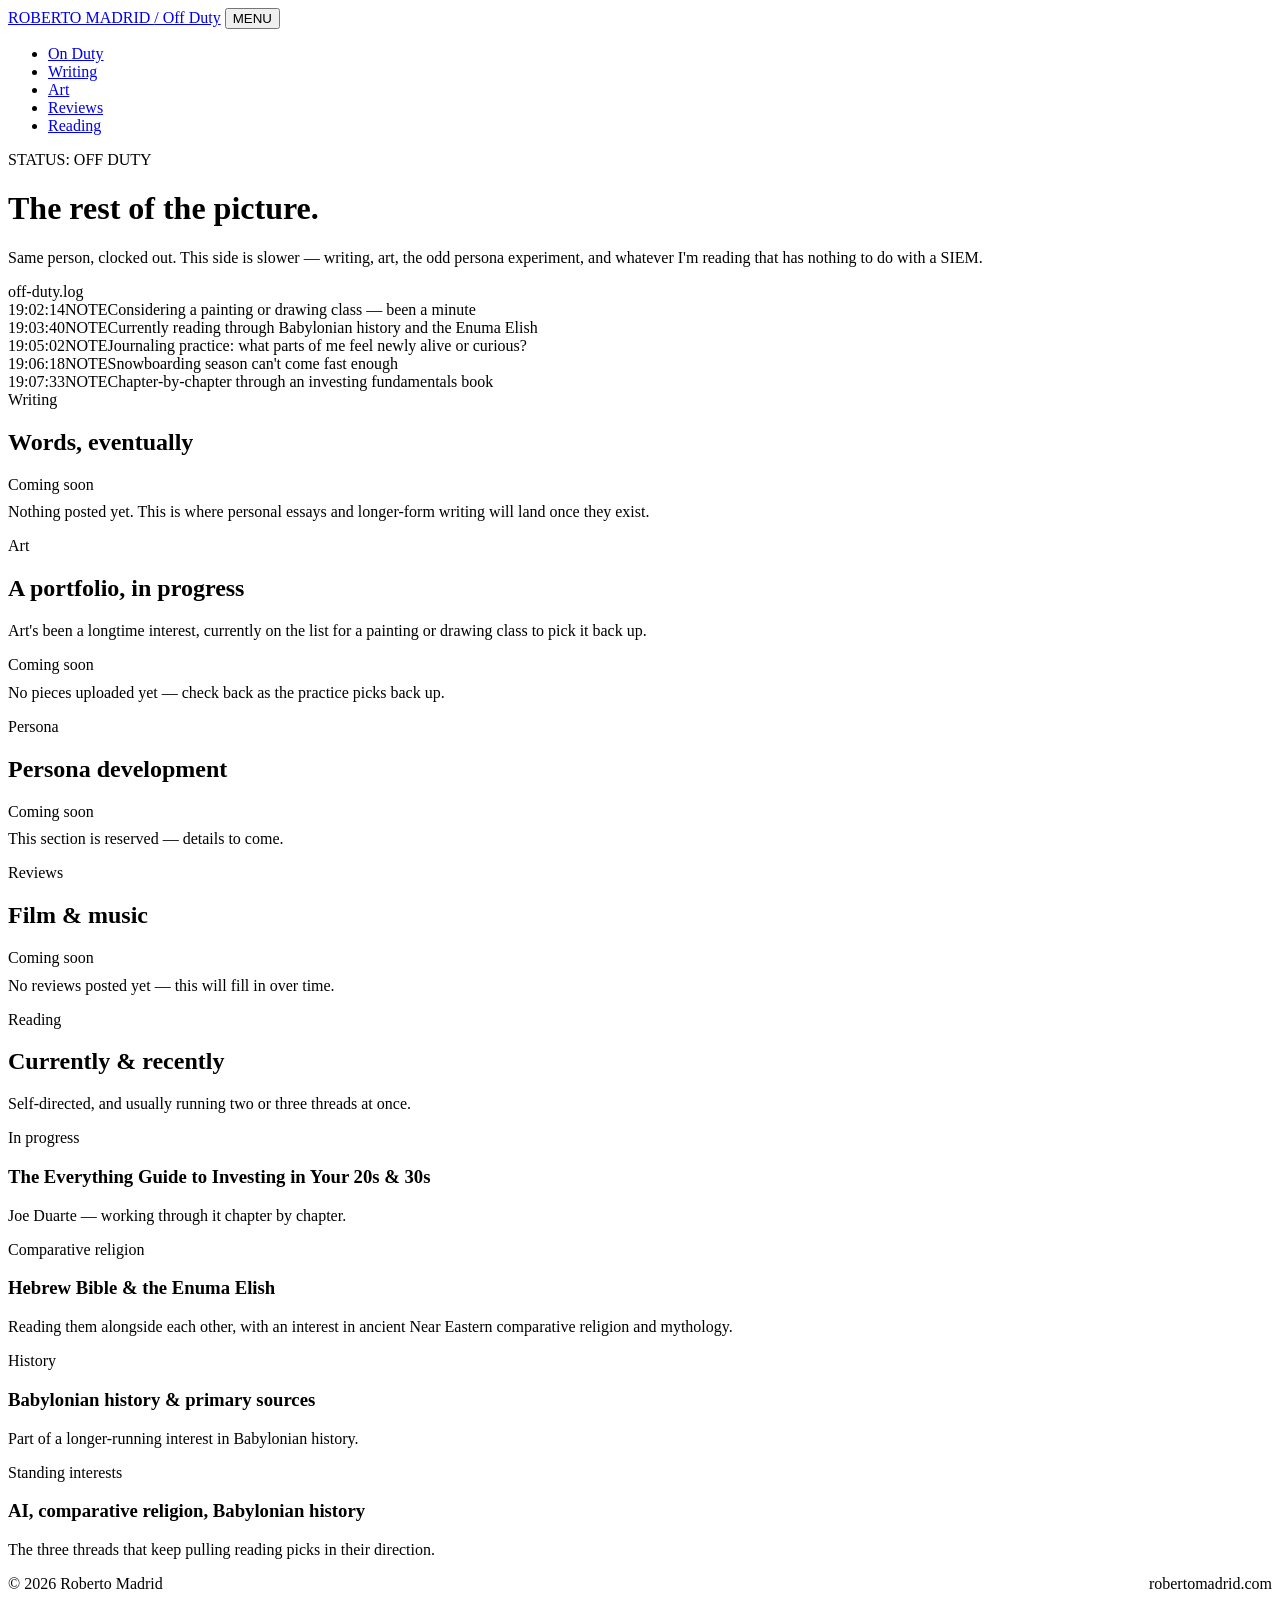
==== off-duty.html @ 177e5cfd "Add files via upload" ====
<!DOCTYPE html>
<html lang="en">
<head>
<meta charset="UTF-8">
<meta name="viewport" content="width=device-width, initial-scale=1.0">
<title>Off Duty — Roberto Madrid</title>
<meta name="description" content="The personal side of Roberto Madrid's site — writing, art, reviews, and reading, off the SOC clock.">
<link rel="preconnect" href="https://fonts.googleapis.com">
<link href="https://fonts.googleapis.com/css2?family=Space+Grotesk:wght@500;600;700&family=Inter:wght@400;500;600&family=IBM+Plex+Mono:wght@400;500&display=swap" rel="stylesheet">
<link rel="stylesheet" href="css/style.css">
</head>
<body class="off-duty">

<nav class="site-nav">
  <div class="wrap">
    <a href="index.html" class="brand">ROBERTO MADRID <span class="brand-dim">/ Off Duty</span></a>
    <button class="nav-toggle" aria-label="Toggle navigation">MENU</button>
    <ul class="nav-links">
      <li><a href="index.html">On Duty</a></li>
      <li><a href="#writing">Writing</a></li>
      <li><a href="#art">Art</a></li>
      <li><a href="#reviews">Reviews</a></li>
      <li><a href="#reading">Reading</a></li>
    </ul>
  </div>
</nav>

<header class="hero">
  <div class="wrap">
    <span class="eyebrow"><span class="dot"></span> STATUS: OFF DUTY</span>
    <h1>The <span class="accent-word">rest</span> of the picture.</h1>
    <p class="lede">
      Same person, clocked out. This side is slower &mdash; writing, art,
      the odd persona experiment, and whatever I'm reading that has nothing
      to do with a SIEM.
    </p>

    <div class="console">
      <div class="console-bar">
        <span>off-duty.log</span>
        <span class="console-dots"><span></span><span></span><span></span></span>
      </div>
      <div class="console-body">
        <div class="console-line"><span class="ts">19:02:14</span><span class="lvl">NOTE</span><span>Considering a painting or drawing class &mdash; been a minute</span></div>
        <div class="console-line"><span class="ts">19:03:40</span><span class="lvl">NOTE</span><span>Currently reading through Babylonian history and the Enuma Elish</span></div>
        <div class="console-line"><span class="ts">19:05:02</span><span class="lvl">NOTE</span><span>Journaling practice: what parts of me feel newly alive or curious?</span></div>
        <div class="console-line"><span class="ts">19:06:18</span><span class="lvl">NOTE</span><span>Snowboarding season can't come fast enough</span></div>
        <div class="console-line"><span class="ts">19:07:33</span><span class="lvl">NOTE</span><span>Chapter-by-chapter through an investing fundamentals book</span></div>
      </div>
    </div>
  </div>
</header>

<main>

  <section class="block" id="writing">
    <div class="wrap">
      <div class="block-head">
        <span class="eyebrow">Writing</span>
        <h2>Words, eventually</h2>
      </div>
      <div class="coming-soon">
        <span class="tag">Coming soon</span>
        <p style="margin-top:0.6em;">Nothing posted yet. This is where personal essays and longer-form writing will land once they exist.</p>
      </div>
    </div>
  </section>

  <section class="block" id="art">
    <div class="wrap">
      <div class="block-head">
        <span class="eyebrow">Art</span>
        <h2>A portfolio, in progress</h2>
        <p>Art's been a longtime interest, currently on the list for a painting or drawing class to pick it back up.</p>
      </div>
      <div class="coming-soon">
        <span class="tag">Coming soon</span>
        <p style="margin-top:0.6em;">No pieces uploaded yet &mdash; check back as the practice picks back up.</p>
      </div>
    </div>
  </section>

  <section class="block" id="persona">
    <div class="wrap">
      <div class="block-head">
        <span class="eyebrow">Persona</span>
        <h2>Persona development</h2>
      </div>
      <div class="coming-soon">
        <span class="tag">Coming soon</span>
        <p style="margin-top:0.6em;">This section is reserved &mdash; details to come.</p>
      </div>
    </div>
  </section>

  <section class="block" id="reviews">
    <div class="wrap">
      <div class="block-head">
        <span class="eyebrow">Reviews</span>
        <h2>Film &amp; music</h2>
      </div>
      <div class="coming-soon">
        <span class="tag">Coming soon</span>
        <p style="margin-top:0.6em;">No reviews posted yet &mdash; this will fill in over time.</p>
      </div>
    </div>
  </section>

  <section class="block" id="reading">
    <div class="wrap">
      <div class="block-head">
        <span class="eyebrow">Reading</span>
        <h2>Currently &amp; recently</h2>
        <p>Self-directed, and usually running two or three threads at once.</p>
      </div>
      <div class="grid">
        <div class="card">
          <span class="tag">In progress</span>
          <h3>The Everything Guide to Investing in Your 20s &amp; 30s</h3>
          <p>Joe Duarte &mdash; working through it chapter by chapter.</p>
        </div>
        <div class="card">
          <span class="tag">Comparative religion</span>
          <h3>Hebrew Bible &amp; the Enuma Elish</h3>
          <p>Reading them alongside each other, with an interest in ancient Near Eastern comparative religion and mythology.</p>
        </div>
        <div class="card">
          <span class="tag">History</span>
          <h3>Babylonian history &amp; primary sources</h3>
          <p>Part of a longer-running interest in Babylonian history.</p>
        </div>
        <div class="card">
          <span class="tag">Standing interests</span>
          <h3>AI, comparative religion, Babylonian history</h3>
          <p>The three threads that keep pulling reading picks in their direction.</p>
        </div>
      </div>
    </div>
  </section>

</main>

<footer>
  <div class="wrap" style="display:flex; justify-content:space-between; width:100%; flex-wrap:wrap; gap:1rem;">
    <span>© <span id="year"></span> Roberto Madrid</span>
    <span>robertomadrid.com</span>
  </div>
</footer>

<script src="js/script.js"></script>
<script>document.getElementById('year').textContent = new Date().getFullYear();</script>
</body>
</html>
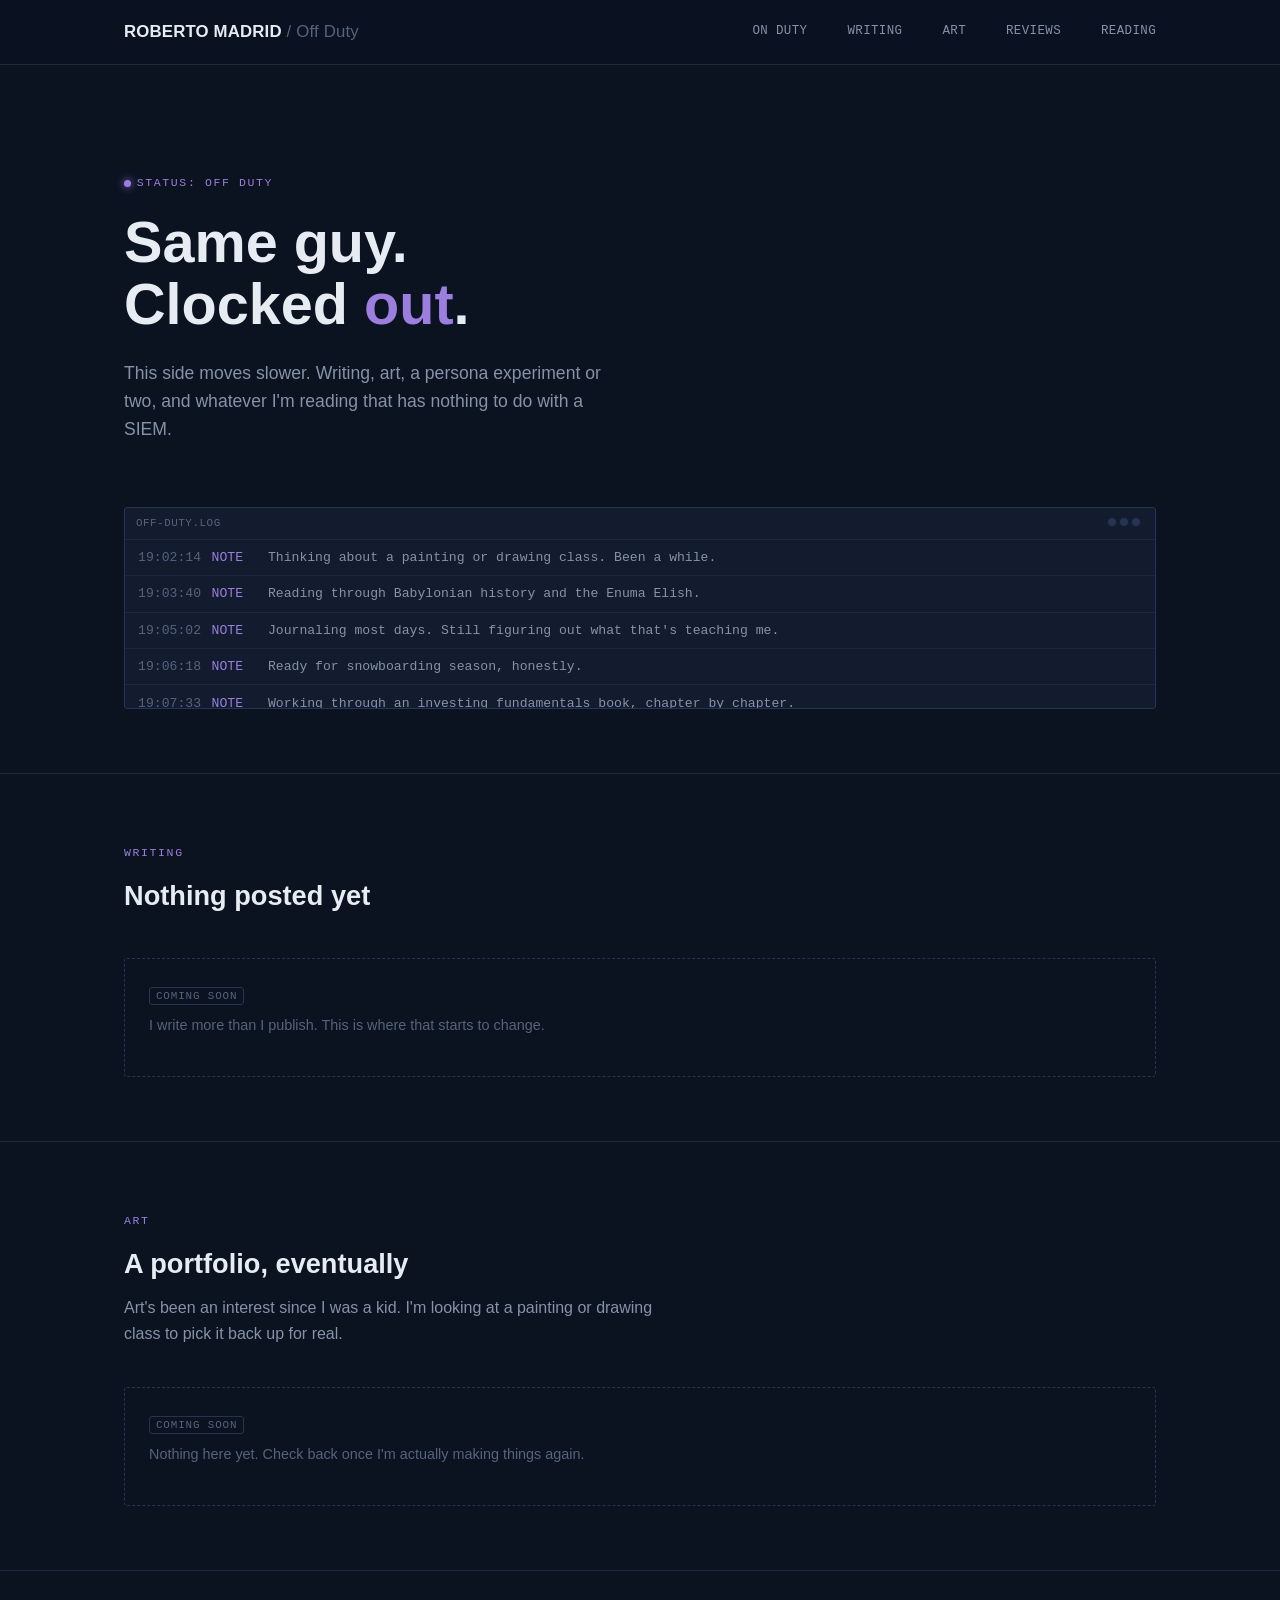
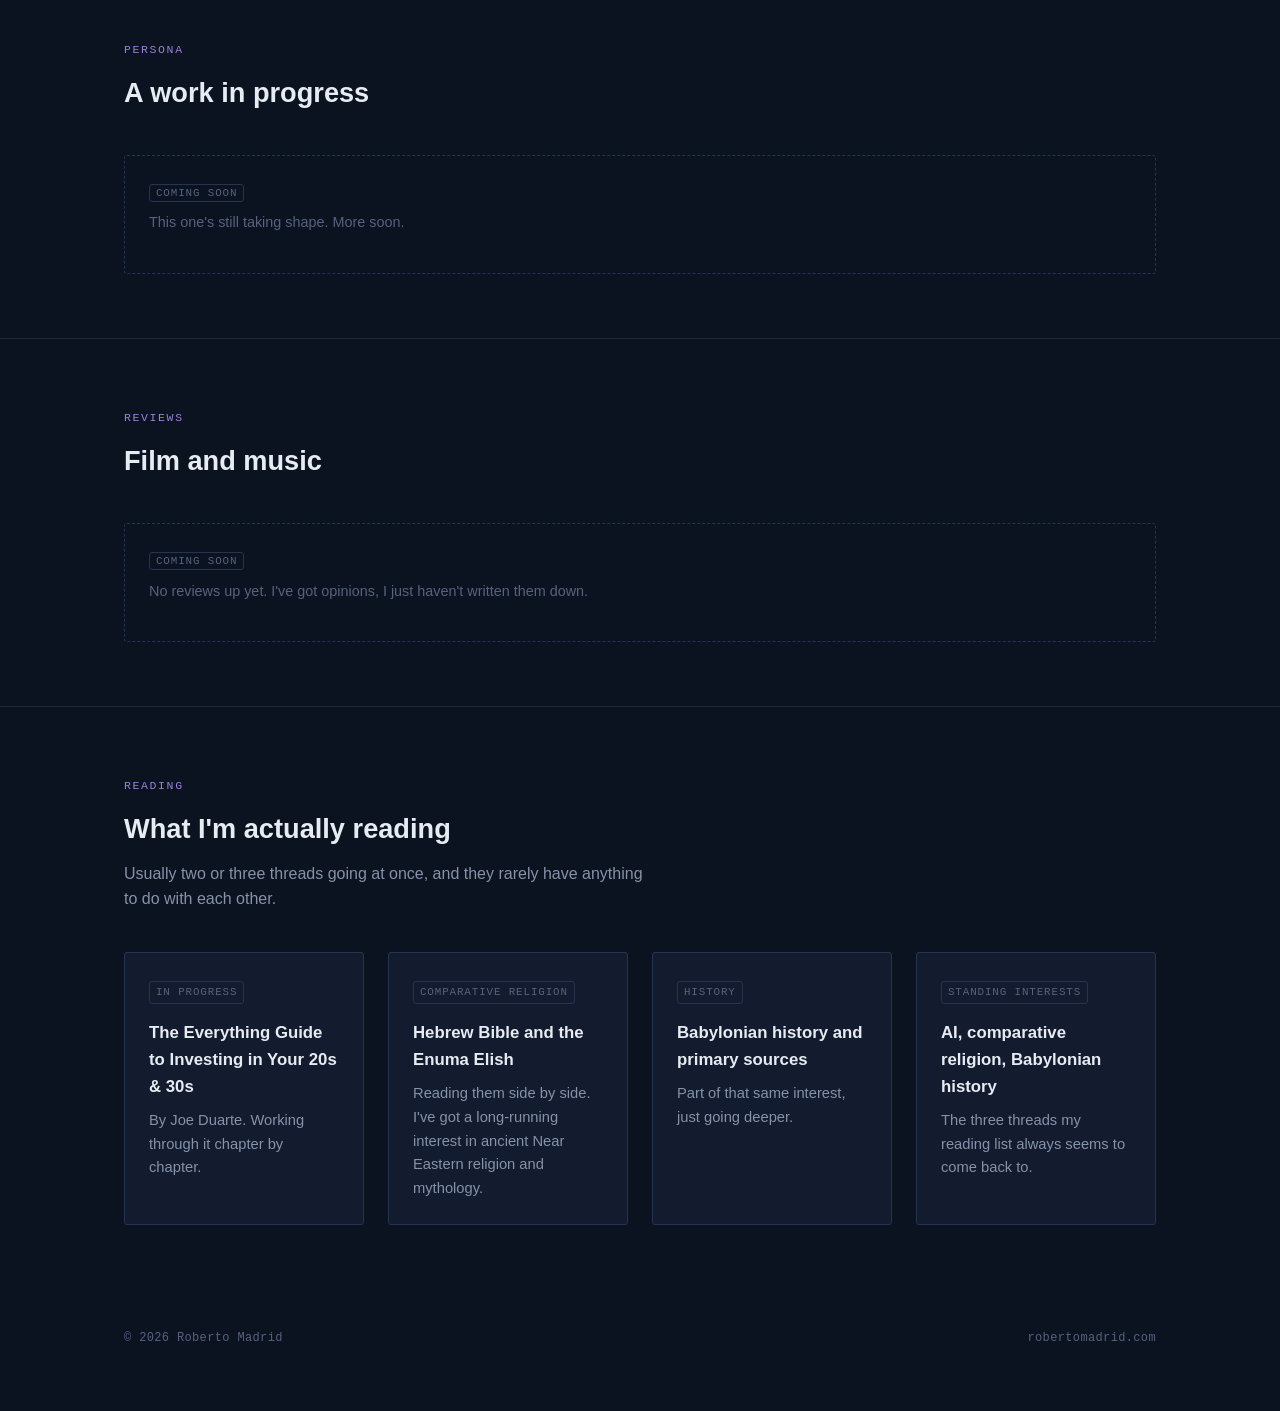
==== commit 3e22026c: "Add files via upload" ====
--- a/off-duty.html
+++ b/off-duty.html
@@ -3,8 +3,8 @@
 <head>
 <meta charset="UTF-8">
 <meta name="viewport" content="width=device-width, initial-scale=1.0">
-<title>Off Duty — Roberto Madrid</title>
-<meta name="description" content="The personal side of Roberto Madrid's site — writing, art, reviews, and reading, off the SOC clock.">
+<title>Off Duty: Roberto Madrid</title>
+<meta name="description" content="The personal side of Roberto Madrid's site. Writing, art, reviews, and reading, off the SOC clock.">
 <link rel="preconnect" href="https://fonts.googleapis.com">
 <link href="https://fonts.googleapis.com/css2?family=Space+Grotesk:wght@500;600;700&family=Inter:wght@400;500;600&family=IBM+Plex+Mono:wght@400;500&display=swap" rel="stylesheet">
 <link rel="stylesheet" href="css/style.css">
@@ -28,11 +28,10 @@
 <header class="hero">
   <div class="wrap">
     <span class="eyebrow"><span class="dot"></span> STATUS: OFF DUTY</span>
-    <h1>The <span class="accent-word">rest</span> of the picture.</h1>
+    <h1>Same guy. Clocked <span class="accent-word">out</span>.</h1>
     <p class="lede">
-      Same person, clocked out. This side is slower &mdash; writing, art,
-      the odd persona experiment, and whatever I'm reading that has nothing
-      to do with a SIEM.
+      This side moves slower. Writing, art, a persona experiment or two,
+      and whatever I'm reading that has nothing to do with a SIEM.
     </p>
 
     <div class="console">
@@ -41,11 +40,11 @@
         <span class="console-dots"><span></span><span></span><span></span></span>
       </div>
       <div class="console-body">
-        <div class="console-line"><span class="ts">19:02:14</span><span class="lvl">NOTE</span><span>Considering a painting or drawing class &mdash; been a minute</span></div>
-        <div class="console-line"><span class="ts">19:03:40</span><span class="lvl">NOTE</span><span>Currently reading through Babylonian history and the Enuma Elish</span></div>
-        <div class="console-line"><span class="ts">19:05:02</span><span class="lvl">NOTE</span><span>Journaling practice: what parts of me feel newly alive or curious?</span></div>
-        <div class="console-line"><span class="ts">19:06:18</span><span class="lvl">NOTE</span><span>Snowboarding season can't come fast enough</span></div>
-        <div class="console-line"><span class="ts">19:07:33</span><span class="lvl">NOTE</span><span>Chapter-by-chapter through an investing fundamentals book</span></div>
+        <div class="console-line"><span class="ts">19:02:14</span><span class="lvl">NOTE</span><span>Thinking about a painting or drawing class. Been a while.</span></div>
+        <div class="console-line"><span class="ts">19:03:40</span><span class="lvl">NOTE</span><span>Reading through Babylonian history and the Enuma Elish.</span></div>
+        <div class="console-line"><span class="ts">19:05:02</span><span class="lvl">NOTE</span><span>Journaling most days. Still figuring out what that's teaching me.</span></div>
+        <div class="console-line"><span class="ts">19:06:18</span><span class="lvl">NOTE</span><span>Ready for snowboarding season, honestly.</span></div>
+        <div class="console-line"><span class="ts">19:07:33</span><span class="lvl">NOTE</span><span>Working through an investing fundamentals book, chapter by chapter.</span></div>
       </div>
     </div>
   </div>
@@ -57,11 +56,11 @@
     <div class="wrap">
       <div class="block-head">
         <span class="eyebrow">Writing</span>
-        <h2>Words, eventually</h2>
+        <h2>Nothing posted yet</h2>
       </div>
       <div class="coming-soon">
         <span class="tag">Coming soon</span>
-        <p style="margin-top:0.6em;">Nothing posted yet. This is where personal essays and longer-form writing will land once they exist.</p>
+        <p style="margin-top:0.6em;">I write more than I publish. This is where that starts to change.</p>
       </div>
     </div>
   </section>
@@ -70,12 +69,12 @@
     <div class="wrap">
       <div class="block-head">
         <span class="eyebrow">Art</span>
-        <h2>A portfolio, in progress</h2>
-        <p>Art's been a longtime interest, currently on the list for a painting or drawing class to pick it back up.</p>
+        <h2>A portfolio, eventually</h2>
+        <p>Art's been an interest since I was a kid. I'm looking at a painting or drawing class to pick it back up for real.</p>
       </div>
       <div class="coming-soon">
         <span class="tag">Coming soon</span>
-        <p style="margin-top:0.6em;">No pieces uploaded yet &mdash; check back as the practice picks back up.</p>
+        <p style="margin-top:0.6em;">Nothing here yet. Check back once I'm actually making things again.</p>
       </div>
     </div>
   </section>
@@ -84,11 +83,11 @@
     <div class="wrap">
       <div class="block-head">
         <span class="eyebrow">Persona</span>
-        <h2>Persona development</h2>
+        <h2>A work in progress</h2>
       </div>
       <div class="coming-soon">
         <span class="tag">Coming soon</span>
-        <p style="margin-top:0.6em;">This section is reserved &mdash; details to come.</p>
+        <p style="margin-top:0.6em;">This one's still taking shape. More soon.</p>
       </div>
     </div>
   </section>
@@ -97,11 +96,11 @@
     <div class="wrap">
       <div class="block-head">
         <span class="eyebrow">Reviews</span>
-        <h2>Film &amp; music</h2>
+        <h2>Film and music</h2>
       </div>
       <div class="coming-soon">
         <span class="tag">Coming soon</span>
-        <p style="margin-top:0.6em;">No reviews posted yet &mdash; this will fill in over time.</p>
+        <p style="margin-top:0.6em;">No reviews up yet. I've got opinions, I just haven't written them down.</p>
       </div>
     </div>
   </section>
@@ -110,29 +109,29 @@
     <div class="wrap">
       <div class="block-head">
         <span class="eyebrow">Reading</span>
-        <h2>Currently &amp; recently</h2>
-        <p>Self-directed, and usually running two or three threads at once.</p>
+        <h2>What I'm actually reading</h2>
+        <p>Usually two or three threads going at once, and they rarely have anything to do with each other.</p>
       </div>
       <div class="grid">
         <div class="card">
           <span class="tag">In progress</span>
-          <h3>The Everything Guide to Investing in Your 20s &amp; 30s</h3>
-          <p>Joe Duarte &mdash; working through it chapter by chapter.</p>
+          <h3>The Everything Guide to Investing in Your 20s & 30s</h3>
+          <p>By Joe Duarte. Working through it chapter by chapter.</p>
         </div>
         <div class="card">
           <span class="tag">Comparative religion</span>
-          <h3>Hebrew Bible &amp; the Enuma Elish</h3>
-          <p>Reading them alongside each other, with an interest in ancient Near Eastern comparative religion and mythology.</p>
+          <h3>Hebrew Bible and the Enuma Elish</h3>
+          <p>Reading them side by side. I've got a long-running interest in ancient Near Eastern religion and mythology.</p>
         </div>
         <div class="card">
           <span class="tag">History</span>
-          <h3>Babylonian history &amp; primary sources</h3>
-          <p>Part of a longer-running interest in Babylonian history.</p>
+          <h3>Babylonian history and primary sources</h3>
+          <p>Part of that same interest, just going deeper.</p>
         </div>
         <div class="card">
           <span class="tag">Standing interests</span>
           <h3>AI, comparative religion, Babylonian history</h3>
-          <p>The three threads that keep pulling reading picks in their direction.</p>
+          <p>The three threads my reading list always seems to come back to.</p>
         </div>
       </div>
     </div>
--- a/css/style.css
+++ b/css/style.css
@@ -0,0 +1,547 @@
+/* ============================================
+   ROBERTO MADRID — robertomadrid.com
+   Design: "On Duty / Off Duty" status console
+   ============================================ */
+
+:root {
+  /* Base */
+  --bg: #0B1220;
+  --surface: #131B2E;
+  --surface-raised: #1B2540;
+  --border: #263353;
+  --border-soft: #1D2740;
+
+  /* Text */
+  --text: #E7ECF3;
+  --text-muted: #8592A8;
+  --text-faint: #56637E;
+
+  /* Accents */
+  --amber: #E8A33D;
+  --amber-dim: #7A5A26;
+  --violet: #9B7EDE;
+  --violet-dim: #4E4173;
+  --teal: #3FA796;
+
+  /* Active accent (swapped per page) */
+  --accent: var(--amber);
+  --accent-dim: var(--amber-dim);
+
+  /* Type */
+  --font-display: 'Space Grotesk', sans-serif;
+  --font-body: 'Inter', sans-serif;
+  --font-mono: 'IBM Plex Mono', monospace;
+
+  /* Rhythm */
+  --space-1: 0.5rem;
+  --space-2: 1rem;
+  --space-3: 1.5rem;
+  --space-4: 2.5rem;
+  --space-5: 4rem;
+  --space-6: 6.5rem;
+
+  --radius: 3px;
+}
+
+body.off-duty {
+  --accent: var(--violet);
+  --accent-dim: var(--violet-dim);
+}
+
+* { box-sizing: border-box; }
+
+html {
+  scroll-behavior: smooth;
+}
+
+@media (prefers-reduced-motion: reduce) {
+  html { scroll-behavior: auto; }
+  *, *::before, *::after {
+    animation-duration: 0.01ms !important;
+    animation-iteration-count: 1 !important;
+    transition-duration: 0.01ms !important;
+  }
+}
+
+body {
+  margin: 0;
+  background: var(--bg);
+  color: var(--text);
+  font-family: var(--font-body);
+  font-size: 16px;
+  line-height: 1.6;
+  -webkit-font-smoothing: antialiased;
+}
+
+a { color: inherit; text-decoration: none; }
+
+img { max-width: 100%; display: block; }
+
+.wrap {
+  max-width: 1080px;
+  margin: 0 auto;
+  padding: 0 var(--space-3);
+}
+
+/* ---------- Eyebrow / labels ---------- */
+
+.eyebrow {
+  font-family: var(--font-mono);
+  font-size: 0.72rem;
+  letter-spacing: 0.14em;
+  text-transform: uppercase;
+  color: var(--accent);
+  display: inline-flex;
+  align-items: center;
+  gap: 0.5em;
+}
+
+.eyebrow .dot {
+  width: 7px;
+  height: 7px;
+  border-radius: 50%;
+  background: var(--accent);
+  box-shadow: 0 0 8px var(--accent);
+  animation: pulse 2.2s ease-in-out infinite;
+}
+
+@keyframes pulse {
+  0%, 100% { opacity: 1; }
+  50% { opacity: 0.35; }
+}
+
+.tag {
+  font-family: var(--font-mono);
+  font-size: 0.68rem;
+  letter-spacing: 0.08em;
+  text-transform: uppercase;
+  color: var(--text-faint);
+  border: 1px solid var(--border);
+  border-radius: var(--radius);
+  padding: 0.2em 0.55em;
+}
+
+/* ---------- Nav ---------- */
+
+.site-nav {
+  position: sticky;
+  top: 0;
+  z-index: 50;
+  background: rgba(11, 18, 32, 0.88);
+  backdrop-filter: blur(10px);
+  border-bottom: 1px solid var(--border-soft);
+}
+
+.site-nav .wrap {
+  display: flex;
+  align-items: center;
+  justify-content: space-between;
+  height: 64px;
+}
+
+.brand {
+  font-family: var(--font-display);
+  font-weight: 600;
+  font-size: 1.05rem;
+  letter-spacing: 0.01em;
+}
+
+.brand .brand-dim {
+  color: var(--text-faint);
+  font-weight: 400;
+}
+
+.nav-links {
+  display: flex;
+  gap: var(--space-4);
+  list-style: none;
+  margin: 0;
+  padding: 0;
+  font-family: var(--font-mono);
+  font-size: 0.78rem;
+  letter-spacing: 0.03em;
+  text-transform: uppercase;
+}
+
+.nav-links a {
+  color: var(--text-muted);
+  transition: color 0.15s ease;
+  position: relative;
+  padding-bottom: 4px;
+}
+
+.nav-links a:hover,
+.nav-links a:focus-visible {
+  color: var(--text);
+}
+
+.nav-links a.active {
+  color: var(--accent);
+}
+
+.nav-toggle {
+  display: none;
+  background: none;
+  border: 1px solid var(--border);
+  border-radius: var(--radius);
+  color: var(--text);
+  padding: 0.4em 0.7em;
+  font-family: var(--font-mono);
+  cursor: pointer;
+}
+
+@media (max-width: 720px) {
+  .nav-toggle { display: block; }
+  .nav-links {
+    position: absolute;
+    top: 64px;
+    left: 0;
+    right: 0;
+    background: var(--surface);
+    border-bottom: 1px solid var(--border-soft);
+    flex-direction: column;
+    gap: 0;
+    max-height: 0;
+    overflow: hidden;
+    transition: max-height 0.25s ease;
+  }
+  .nav-links.open { max-height: 320px; }
+  .nav-links li { border-top: 1px solid var(--border-soft); }
+  .nav-links a { display: block; padding: 1em var(--space-3); }
+}
+
+/* ---------- Focus ---------- */
+
+a:focus-visible,
+button:focus-visible {
+  outline: 2px solid var(--accent);
+  outline-offset: 2px;
+}
+
+/* ---------- Hero ---------- */
+
+.hero {
+  padding: var(--space-6) 0 var(--space-5);
+  border-bottom: 1px solid var(--border-soft);
+}
+
+.hero h1 {
+  font-family: var(--font-display);
+  font-size: clamp(2.2rem, 5vw, 3.6rem);
+  line-height: 1.08;
+  margin: var(--space-2) 0 var(--space-3);
+  max-width: 16ch;
+  font-weight: 600;
+}
+
+.hero h1 .accent-word {
+  color: var(--accent);
+}
+
+.hero p.lede {
+  font-size: 1.1rem;
+  color: var(--text-muted);
+  max-width: 52ch;
+  margin: 0 0 var(--space-4);
+}
+
+.hero-cta {
+  display: flex;
+  gap: var(--space-2);
+  flex-wrap: wrap;
+}
+
+.btn {
+  font-family: var(--font-mono);
+  font-size: 0.82rem;
+  letter-spacing: 0.03em;
+  text-transform: uppercase;
+  padding: 0.8em 1.4em;
+  border-radius: var(--radius);
+  border: 1px solid var(--accent);
+  display: inline-block;
+  transition: background 0.15s ease, color 0.15s ease;
+}
+
+.btn-solid {
+  background: var(--accent);
+  color: var(--bg);
+}
+
+.btn-solid:hover { background: transparent; color: var(--accent); }
+
+.btn-outline {
+  color: var(--accent);
+  background: transparent;
+}
+
+.btn-outline:hover { background: var(--accent); color: var(--bg); }
+
+/* ---------- Log ticker (signature element) ---------- */
+
+.console {
+  margin-top: var(--space-5);
+  background: var(--surface);
+  border: 1px solid var(--border);
+  border-radius: var(--radius);
+  overflow: hidden;
+}
+
+.console-bar {
+  display: flex;
+  align-items: center;
+  justify-content: space-between;
+  padding: 0.6em 1em;
+  border-bottom: 1px solid var(--border-soft);
+  font-family: var(--font-mono);
+  font-size: 0.68rem;
+  color: var(--text-faint);
+  letter-spacing: 0.05em;
+  text-transform: uppercase;
+}
+
+.console-dots span {
+  display: inline-block;
+  width: 8px;
+  height: 8px;
+  border-radius: 50%;
+  background: var(--border);
+  margin-right: 4px;
+}
+
+.console-body {
+  height: 168px;
+  overflow: hidden;
+  position: relative;
+  font-family: var(--font-mono);
+  font-size: 0.82rem;
+}
+
+.console-line {
+  display: flex;
+  gap: 0.8em;
+  padding: 0.55em 1em;
+  border-bottom: 1px solid var(--border-soft);
+  color: var(--text-muted);
+  white-space: nowrap;
+  animation: scrollUp 14s linear infinite;
+}
+
+.console-line .ts {
+  color: var(--text-faint);
+}
+
+.console-line .lvl {
+  color: var(--accent);
+  min-width: 3.5em;
+}
+
+@keyframes scrollUp {
+  0% { transform: translateY(0); }
+  100% { transform: translateY(-100%); }
+}
+
+/* ---------- Sections ---------- */
+
+section.block {
+  padding: var(--space-5) 0;
+  border-bottom: 1px solid var(--border-soft);
+}
+
+section.block:last-of-type { border-bottom: none; }
+
+.block-head {
+  margin-bottom: var(--space-4);
+}
+
+.block-head h2 {
+  font-family: var(--font-display);
+  font-size: 1.7rem;
+  margin: 0.4em 0 0;
+  font-weight: 600;
+}
+
+.block-head p {
+  color: var(--text-muted);
+  max-width: 60ch;
+  margin: 0.6em 0 0;
+}
+
+/* ---------- Grid cards ---------- */
+
+.grid {
+  display: grid;
+  gap: var(--space-3);
+  grid-template-columns: repeat(auto-fit, minmax(240px, 1fr));
+}
+
+.card {
+  background: var(--surface);
+  border: 1px solid var(--border);
+  border-radius: var(--radius);
+  padding: var(--space-3);
+}
+
+.card h3 {
+  font-family: var(--font-display);
+  font-size: 1.05rem;
+  margin: 0 0 0.5em;
+}
+
+.card p {
+  color: var(--text-muted);
+  font-size: 0.92rem;
+  margin: 0;
+}
+
+.card .tag {
+  margin-bottom: var(--space-2);
+  display: inline-block;
+}
+
+/* ---------- Timeline (background) ---------- */
+
+.timeline {
+  border-left: 1px solid var(--border);
+  padding-left: var(--space-3);
+  display: flex;
+  flex-direction: column;
+  gap: var(--space-3);
+}
+
+.timeline-item {
+  position: relative;
+}
+
+.timeline-item::before {
+  content: '';
+  position: absolute;
+  left: calc(-1 * var(--space-3) - 4px);
+  top: 0.3em;
+  width: 8px;
+  height: 8px;
+  border-radius: 50%;
+  background: var(--accent);
+}
+
+.timeline-item .ts {
+  font-family: var(--font-mono);
+  font-size: 0.72rem;
+  color: var(--text-faint);
+  text-transform: uppercase;
+  letter-spacing: 0.05em;
+}
+
+.timeline-item h3 {
+  font-family: var(--font-display);
+  font-size: 1.1rem;
+  margin: 0.2em 0;
+}
+
+.timeline-item p {
+  color: var(--text-muted);
+  margin: 0;
+  font-size: 0.94rem;
+}
+
+/* ---------- Cert badges ---------- */
+
+.badge-row {
+  display: flex;
+  flex-wrap: wrap;
+  gap: var(--space-2);
+}
+
+.badge {
+  display: flex;
+  align-items: center;
+  gap: 0.6em;
+  border: 1px solid var(--border);
+  background: var(--surface);
+  border-radius: var(--radius);
+  padding: 0.7em 1em;
+  font-family: var(--font-mono);
+  font-size: 0.82rem;
+}
+
+.badge .status {
+  width: 7px;
+  height: 7px;
+  border-radius: 50%;
+  background: var(--teal);
+}
+
+/* ---------- Off Duty teaser ---------- */
+
+.teaser {
+  background: linear-gradient(135deg, var(--surface) 0%, var(--surface-raised) 100%);
+  border: 1px solid var(--border);
+  border-radius: var(--radius);
+  padding: var(--space-4);
+  display: flex;
+  align-items: center;
+  justify-content: space-between;
+  gap: var(--space-3);
+  flex-wrap: wrap;
+}
+
+.teaser h2 {
+  font-family: var(--font-display);
+  font-size: 1.4rem;
+  margin: 0.3em 0 0.4em;
+}
+
+.teaser p {
+  color: var(--text-muted);
+  margin: 0;
+  max-width: 46ch;
+}
+
+/* ---------- Coming soon states ---------- */
+
+.coming-soon {
+  border: 1px dashed var(--border);
+  border-radius: var(--radius);
+  padding: var(--space-3);
+  color: var(--text-faint);
+  font-size: 0.9rem;
+}
+
+.coming-soon .tag { margin-bottom: var(--space-1); }
+
+/* ---------- Contact ---------- */
+
+.contact-row {
+  display: flex;
+  gap: var(--space-3);
+  flex-wrap: wrap;
+}
+
+.contact-row a {
+  font-family: var(--font-mono);
+  font-size: 0.88rem;
+  border: 1px solid var(--border);
+  border-radius: var(--radius);
+  padding: 0.8em 1.2em;
+  color: var(--text);
+  transition: border-color 0.15s ease, color 0.15s ease;
+}
+
+.contact-row a:hover {
+  border-color: var(--accent);
+  color: var(--accent);
+}
+
+/* ---------- Footer ---------- */
+
+footer {
+  padding: var(--space-4) 0 var(--space-5);
+  color: var(--text-faint);
+  font-family: var(--font-mono);
+  font-size: 0.75rem;
+  letter-spacing: 0.03em;
+  display: flex;
+  justify-content: space-between;
+  flex-wrap: wrap;
+  gap: var(--space-2);
+}
